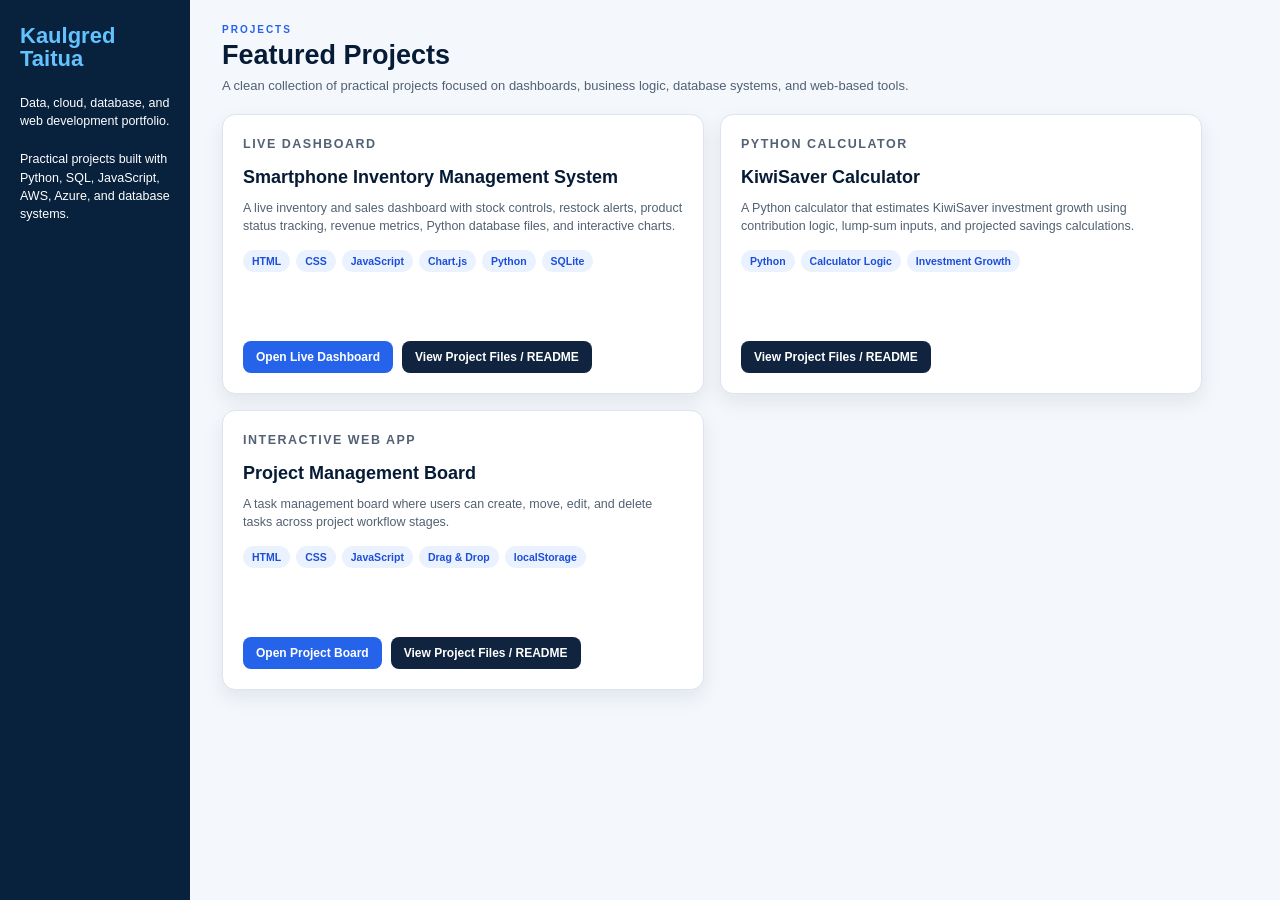
==== index.html @ 5f44ab85 "Update index.html" ====
<!DOCTYPE html>
<html lang="en">
<head>
  <meta charset="UTF-8" />
  <meta name="viewport" content="width=device-width, initial-scale=1.0" />

  <title>Kaulgred Taitua Portfolio</title>

  <link rel="stylesheet" href="style.css" />
  <script src="script.js" defer></script>
</head>

<body>
  <div class="page">

    <aside class="sidebar">
      <h1>Kaulgred Taitua</h1>

      <p>
        Data, cloud, database, and web development portfolio.
      </p>

      <p>
        Practical projects built with Python, SQL, JavaScript, AWS, Azure, and database systems.
      </p>
    </aside>

    <main class="main-content">
      <section class="intro-section">
        <p class="eyebrow">Projects</p>

        <h2>Featured Projects</h2>

        <p class="intro-text">
          A clean collection of practical projects focused on dashboards,
          business logic, database systems, and web-based tools.
        </p>
      </section>

      <section class="projects-grid">

        <article class="project-card">
          <div class="project-content">
            <p class="project-type">Live Dashboard</p>

            <h3>Smartphone Inventory Management System</h3>

            <p>
              A live inventory and sales dashboard with stock controls,
              restock alerts, product status tracking, revenue metrics,
              Python database files, and interactive charts.
            </p>

            <div class="tags">
              <span>HTML</span>
              <span>CSS</span>
              <span>JavaScript</span>
              <span>Chart.js</span>
              <span>Python</span>
              <span>SQLite</span>
            </div>
          </div>

          <div class="button-row">
            <a href="smartphone-inventory-dashboard/" target="_blank" class="btn primary">
              Open Live Dashboard
            </a>

            <a href="https://github.com/K-Taitua/kaulgred-taitua-portfolio/tree/main/smartphone-inventory-dashboard" target="_blank" class="btn secondary">
              View Project Files / README
            </a>
          </div>
        </article>

        <article class="project-card">
          <div class="project-content">
            <p class="project-type">Python Calculator</p>

            <h3>KiwiSaver Calculator</h3>

            <p>
              A Python calculator that estimates KiwiSaver investment growth
              using contribution logic, lump-sum inputs, and projected savings
              calculations.
            </p>

            <div class="tags">
              <span>Python</span>
              <span>Calculator Logic</span>
              <span>Investment Growth</span>
            </div>
          </div>

          <div class="button-row">
            <a href="https://github.com/K-Taitua/kaulgred-taitua-portfolio/tree/main/kiwisaver-calculator" target="_blank" class="btn secondary">
              View Project Files / README
            </a>
          </div>
        </article>

        <article class="project-card">
          <div class="project-content">
            <p class="project-type">Interactive Web App</p>

            <h3>Project Management Board</h3>

            <p>
              A task management board where users can create,
              move, edit, and delete tasks across project workflow stages.
            </p>

            <div class="tags">
              <span>HTML</span>
              <span>CSS</span>
              <span>JavaScript</span>
              <span>Drag & Drop</span>
              <span>localStorage</span>
            </div>
          </div>

          <div class="button-row">
            <a href="project-management-board/" target="_blank" class="btn primary">
              Open Project Board
            </a>

            <a href="https://github.com/K-Taitua/kaulgred-taitua-portfolio/tree/main/project-management-board" target="_blank" class="btn secondary">
              View Project Files / README
            </a>
          </div>
        </article>

      </section>
    </main>

  </div>
</body>
</html>
---- style.css ----
* {
  box-sizing: border-box;
  margin: 0;
  padding: 0;
}

html,
body {
  width: 100%;
  min-height: 100%;
}

body {
  font-family: Arial, Helvetica, sans-serif;
  background: #f4f7fb;
  color: #10233f;
  overflow-y: auto;
}

.page {
  min-height: 100vh;
  display: grid;
  grid-template-columns: 190px 1fr;
}

.sidebar {
  background: #08213d;
  color: white;
  padding: 24px 20px;
}

.sidebar h1 {
  color: #63c3ff;
  font-size: 22px;
  line-height: 1.05;
  margin-bottom: 24px;
}

.sidebar p {
  font-size: 12.5px;
  line-height: 1.45;
  margin-bottom: 20px;
  color: #ffffff;
}

.main-content {
  padding: 24px 32px;
}

.intro-section {
  margin-bottom: 18px;
}

.eyebrow {
  color: #2563eb;
  font-size: 10px;
  font-weight: 800;
  text-transform: uppercase;
  letter-spacing: 2px;
  margin-bottom: 6px;
}

.intro-section h2 {
  font-size: 27px;
  line-height: 1.05;
  color: #061b35;
  margin-bottom: 8px;
}

.intro-text {
  font-size: 13px;
  line-height: 1.4;
  color: #526173;
  max-width: 900px;
}

.projects-grid {
  display: grid;
  grid-template-columns: repeat(2, minmax(270px, 1fr));
  gap: 16px;
  max-width: 980px;
}

.project-card {
  background: white;
  border: 1px solid #dbe4f0;
  border-radius: 13px;
  padding: 20px;
  box-shadow: 0 8px 20px rgba(15, 35, 65, 0.08);
  min-height: 280px;

  display: flex;
  flex-direction: column;
  justify-content: space-between;
}

.project-type {
  color: #526173;
  font-size: 10px;
  font-weight: 800;
  text-transform: uppercase;
  letter-spacing: 1.5px;
  margin-bottom: 12px;
}

.project-card h3 {
  font-size: 18px;
  line-height: 1.18;
  color: #061b35;
  margin-bottom: 10px;
}

.project-card p {
  font-size: 12.5px;
  line-height: 1.5;
  color: #526173;
  margin-bottom: 14px;
}

.tags {
  display: flex;
  flex-wrap: wrap;
  gap: 6px;
  margin-bottom: 16px;
}

.tags span {
  background: #eaf2ff;
  color: #1d4ed8;
  padding: 5px 9px;
  border-radius: 999px;
  font-size: 10.5px;
  font-weight: 700;
}

.button-row {
  display: flex;
  flex-wrap: wrap;
  gap: 9px;
  margin-top: auto;
}

.btn {
  display: inline-block;
  text-decoration: none;
  border-radius: 8px;
  padding: 9px 13px;
  font-size: 12px;
  font-weight: 800;
  transition: 0.2s ease;
}

.btn.primary {
  background: #2563eb;
  color: white;
}

.btn.secondary {
  background: #10233f;
  color: white;
}

.btn:hover {
  opacity: 0.92;
  transform: translateY(-1px);
}

@media (max-width: 900px) {
  .page {
    grid-template-columns: 1fr;
  }

  .sidebar {
    padding: 22px;
  }

  .main-content {
    padding: 26px 20px;
  }

  .projects-grid {
    grid-template-columns: 1fr;
  }
}
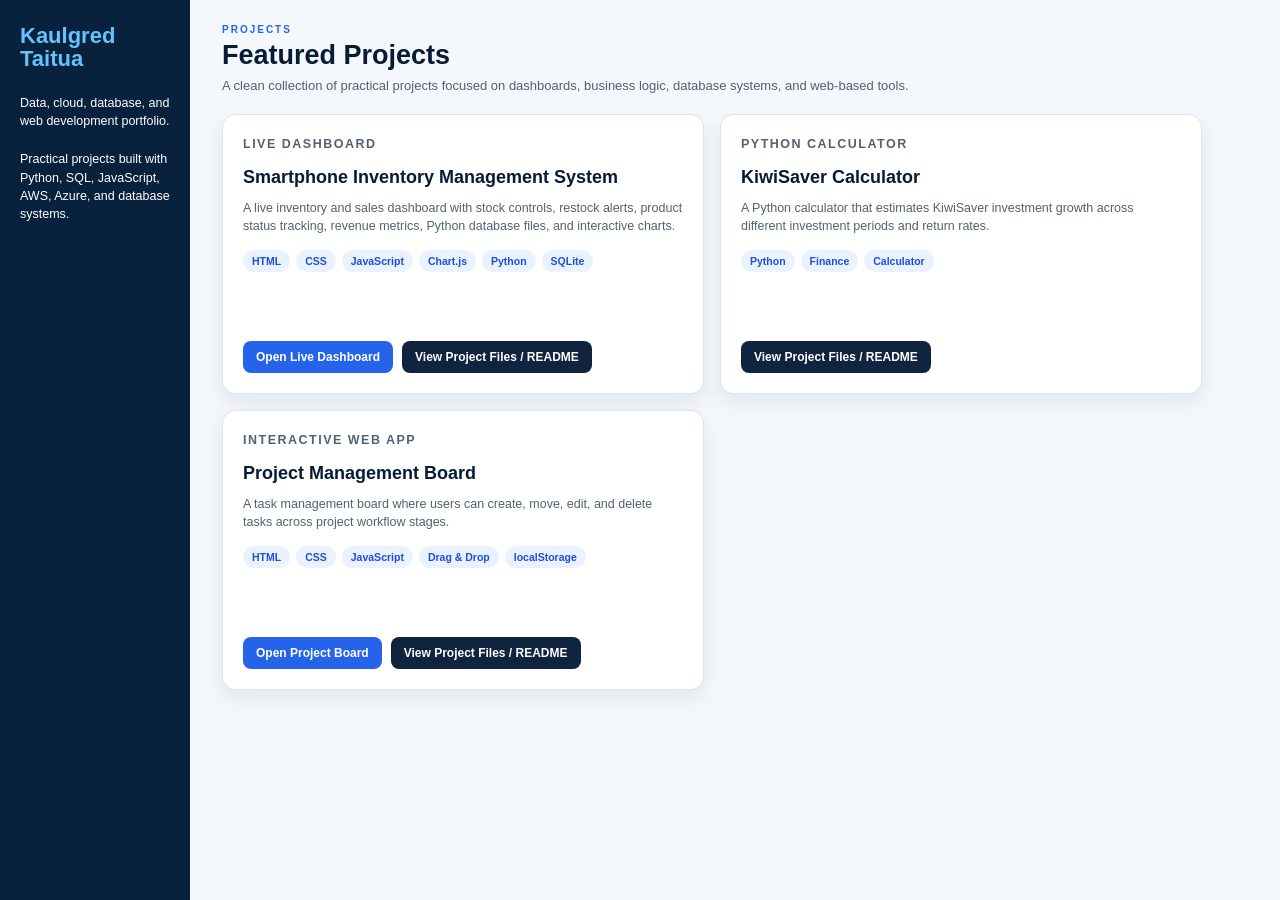
==== commit efd44d66: "Update index.html" ====
--- a/index.html
+++ b/index.html
@@ -79,15 +79,13 @@
             <h3>KiwiSaver Calculator</h3>
 
             <p>
-              A Python calculator that estimates KiwiSaver investment growth
-              using contribution logic, lump-sum inputs, and projected savings
-              calculations.
+              A Python calculator that estimates KiwiSaver investment growth across different investment periods and return rates.
             </p>
 
             <div class="tags">
               <span>Python</span>
-              <span>Calculator Logic</span>
-              <span>Investment Growth</span>
+              <span>Finance</span>
+              <span>Calculator</span>
             </div>
           </div>
 
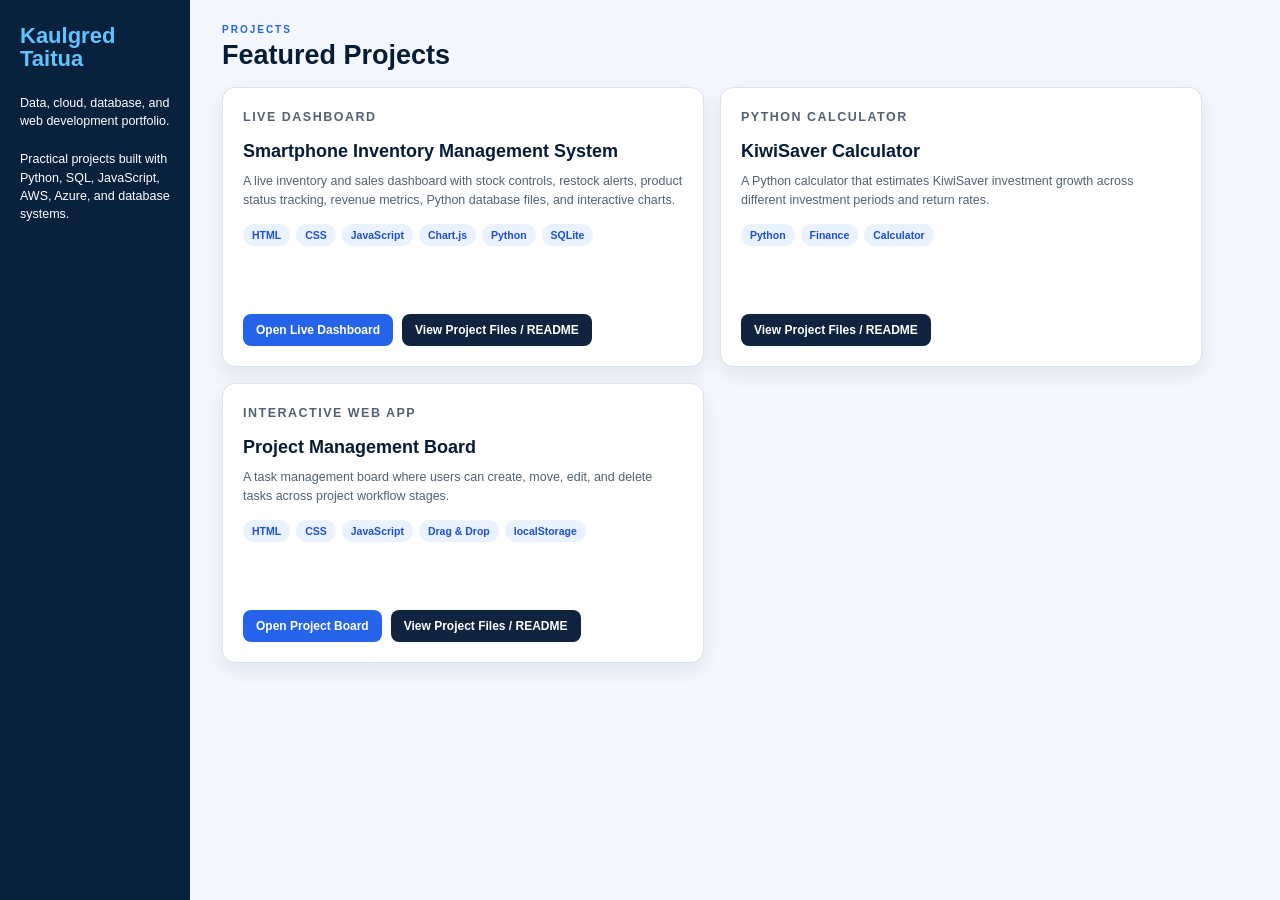
==== commit 9c156e27: "Update index.html" ====
--- a/index.html
+++ b/index.html
@@ -31,10 +31,6 @@
 
         <h2>Featured Projects</h2>
 
-        <p class="intro-text">
-          A clean collection of practical projects focused on dashboards,
-          business logic, database systems, and web-based tools.
-        </p>
       </section>
 
       <section class="projects-grid">
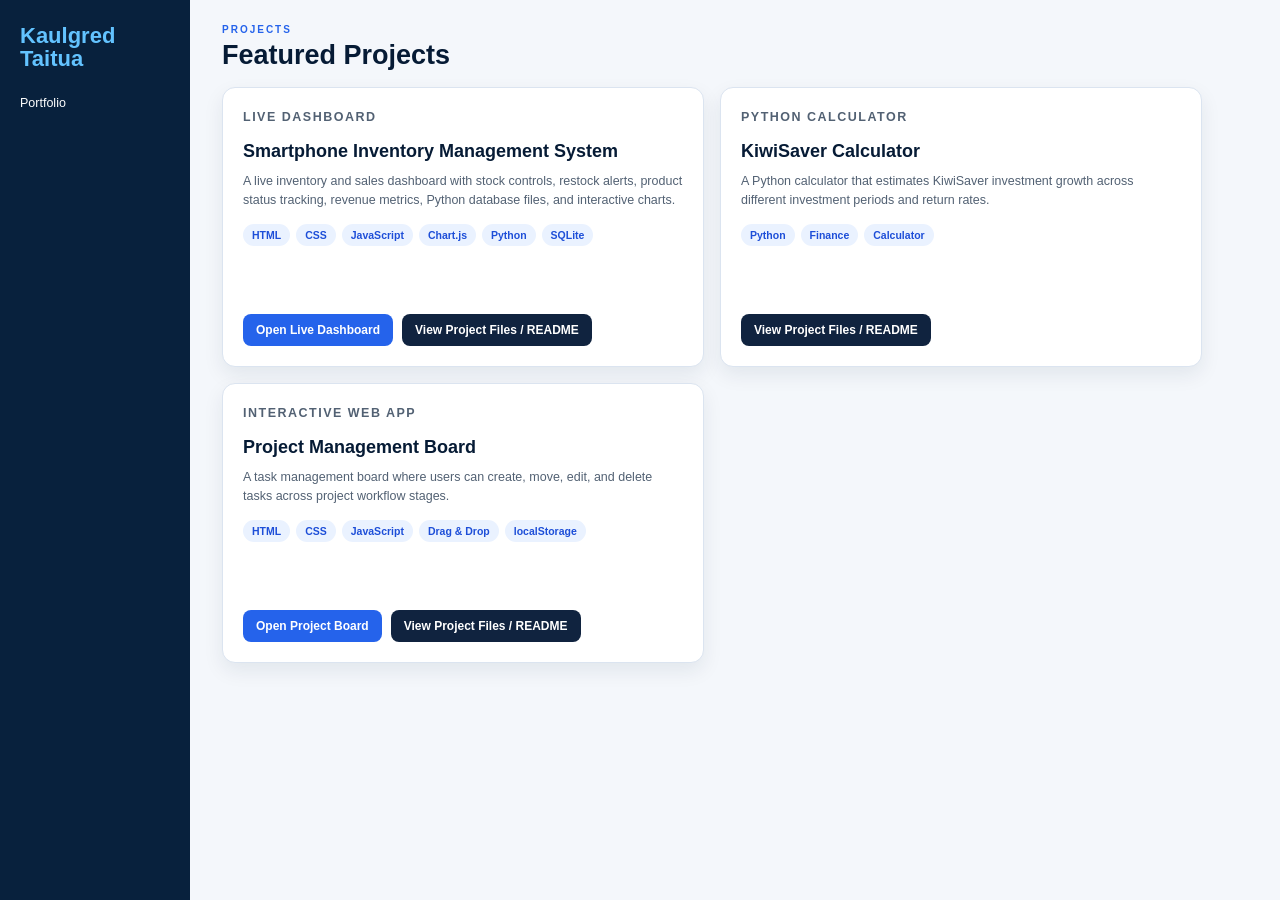
==== commit a1f3306a: "Update index.html" ====
--- a/index.html
+++ b/index.html
@@ -14,16 +14,9 @@
   <div class="page">
 
     <aside class="sidebar">
-      <h1>Kaulgred Taitua</h1>
-
-      <p>
-        Data, cloud, database, and web development portfolio.
-      </p>
-
-      <p>
-        Practical projects built with Python, SQL, JavaScript, AWS, Azure, and database systems.
-      </p>
-    </aside>
+    <h1>Kaulgred Taitua</h1>
+    <p>Portfolio</p>
+</aside>
 
     <main class="main-content">
       <section class="intro-section">
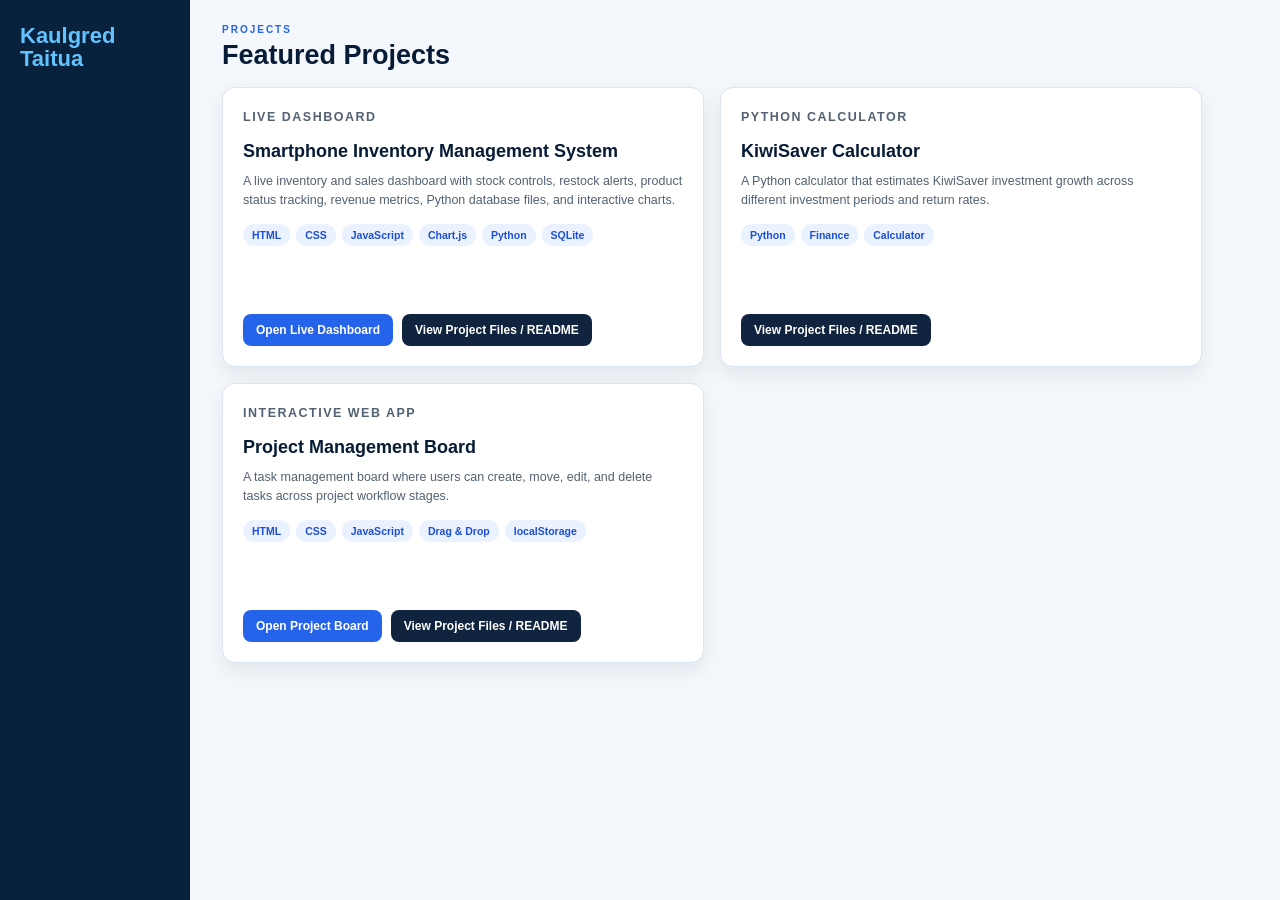
==== commit 225c61bf: "Update index.html" ====
--- a/index.html
+++ b/index.html
@@ -15,7 +15,6 @@
 
     <aside class="sidebar">
     <h1>Kaulgred Taitua</h1>
-    <p>Portfolio</p>
 </aside>
 
     <main class="main-content">
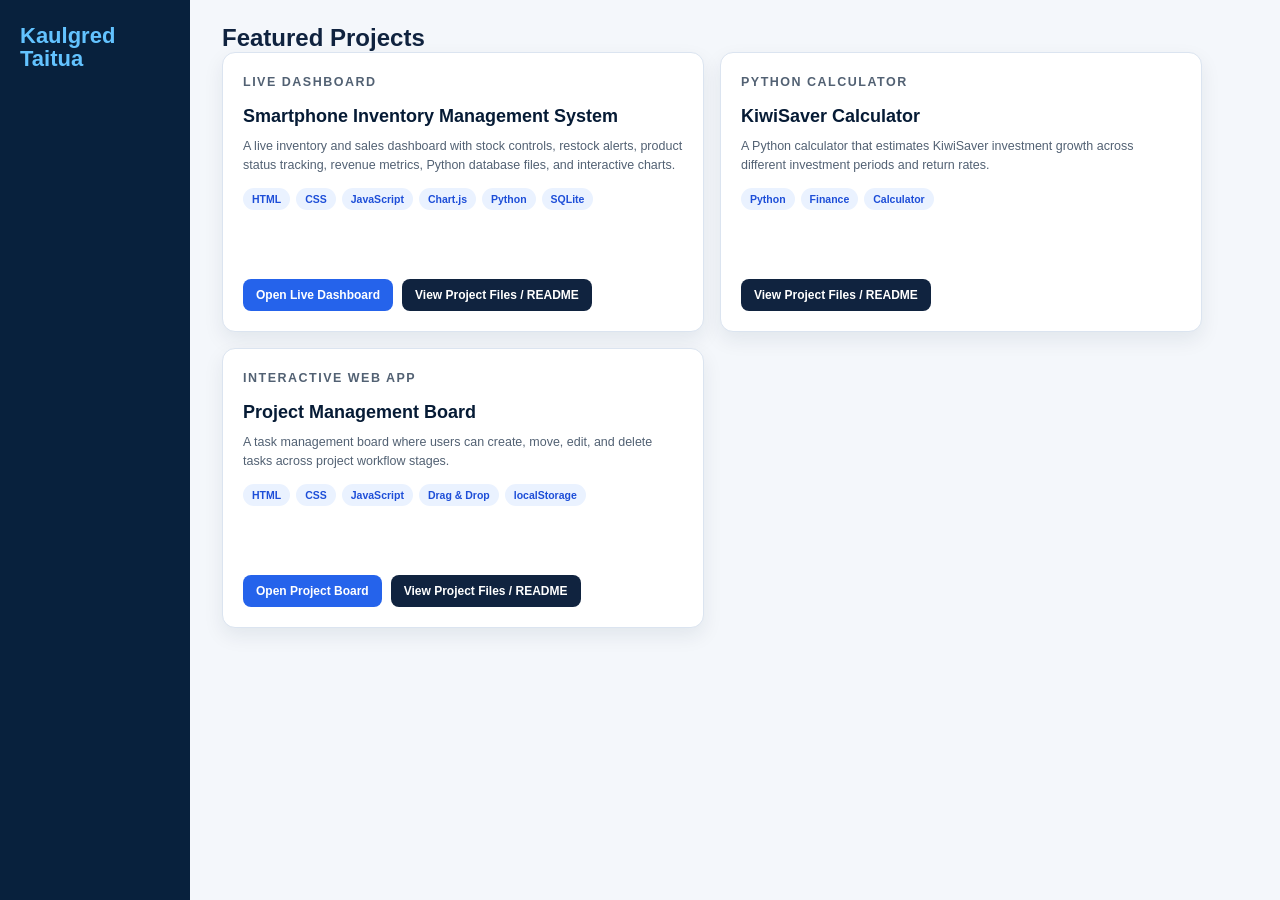
==== commit 73ebaaa3: "Update index.html" ====
--- a/index.html
+++ b/index.html
@@ -18,10 +18,8 @@
 </aside>
 
     <main class="main-content">
-      <section class="intro-section">
-        <p class="eyebrow">Projects</p>
-
-        <h2>Featured Projects</h2>
+       
+      <h2>Featured Projects</h2>
 
       </section>
 
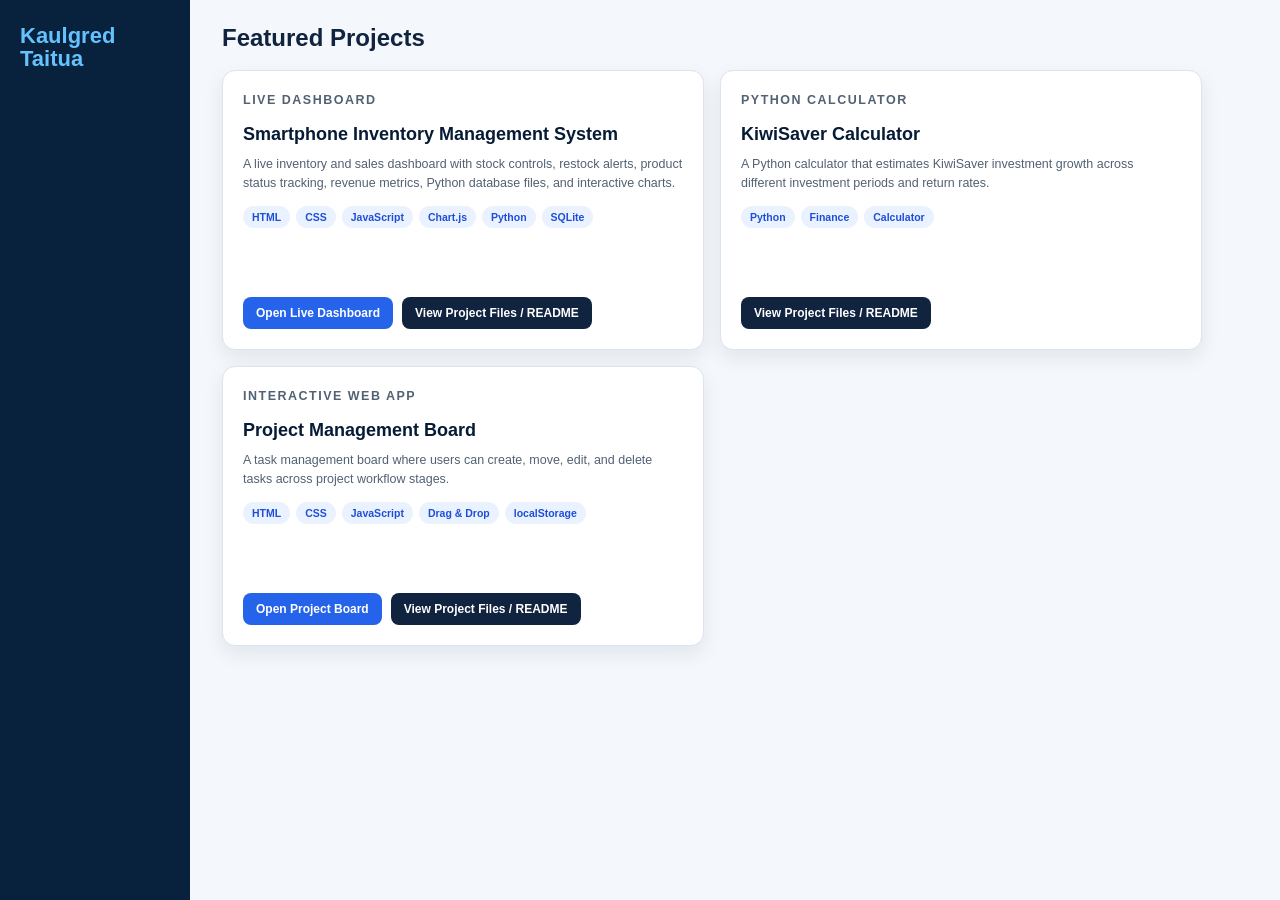
==== commit 909f9664: "Update index.html" ====
--- a/index.html
+++ b/index.html
@@ -20,7 +20,7 @@
     <main class="main-content">
        
       <h2>Featured Projects</h2>
-
+      <br>
       </section>
 
       <section class="projects-grid">
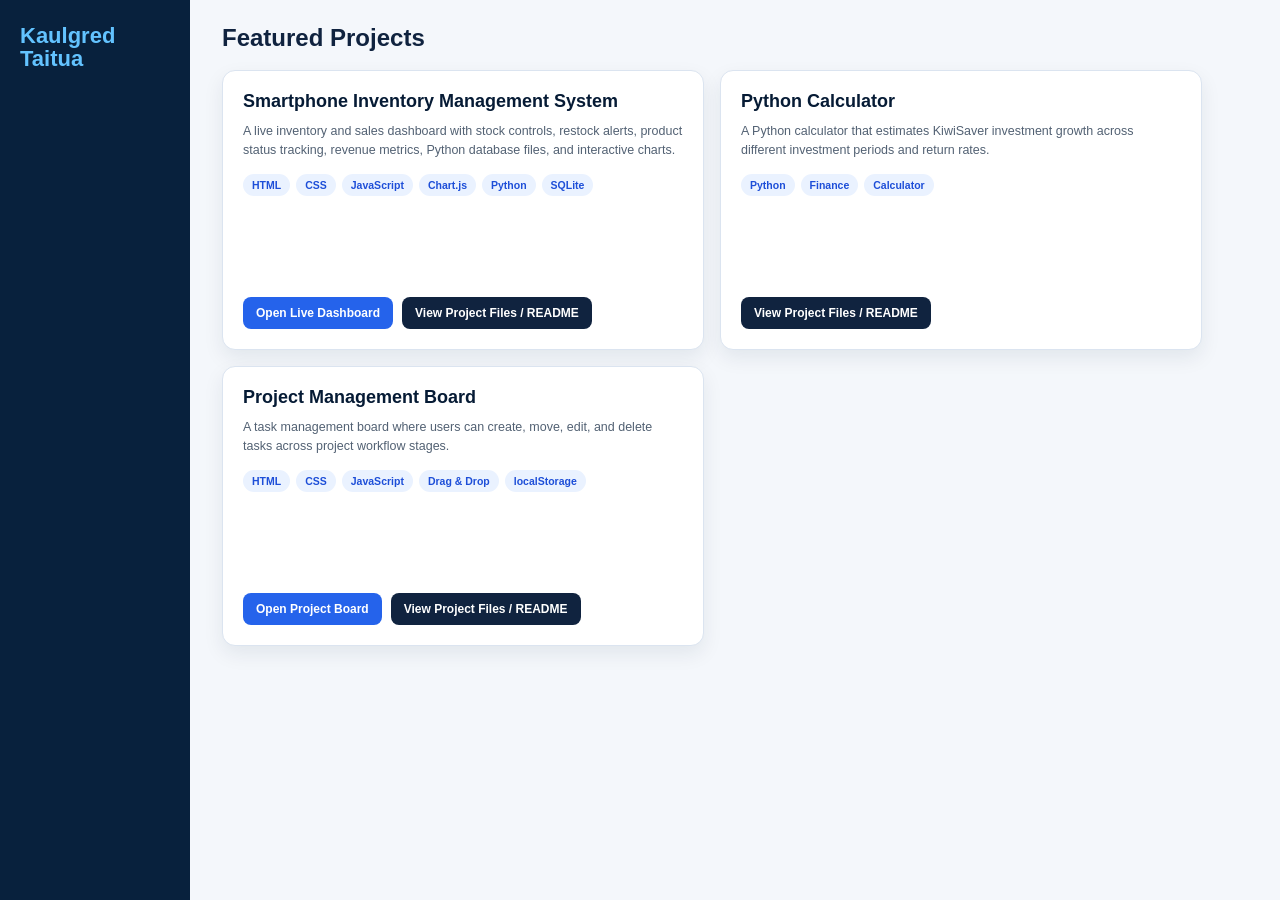
==== commit 6c3de16e: "Update index.html" ====
--- a/index.html
+++ b/index.html
@@ -27,8 +27,7 @@
 
         <article class="project-card">
           <div class="project-content">
-            <p class="project-type">Live Dashboard</p>
-
+          
             <h3>Smartphone Inventory Management System</h3>
 
             <p>
@@ -60,9 +59,8 @@
 
         <article class="project-card">
           <div class="project-content">
-            <p class="project-type">Python Calculator</p>
-
-            <h3>KiwiSaver Calculator</h3>
+          
+            <h3>Python Calculator</h3>
 
             <p>
               A Python calculator that estimates KiwiSaver investment growth across different investment periods and return rates.
@@ -84,8 +82,7 @@
 
         <article class="project-card">
           <div class="project-content">
-            <p class="project-type">Interactive Web App</p>
-
+          
             <h3>Project Management Board</h3>
 
             <p>
